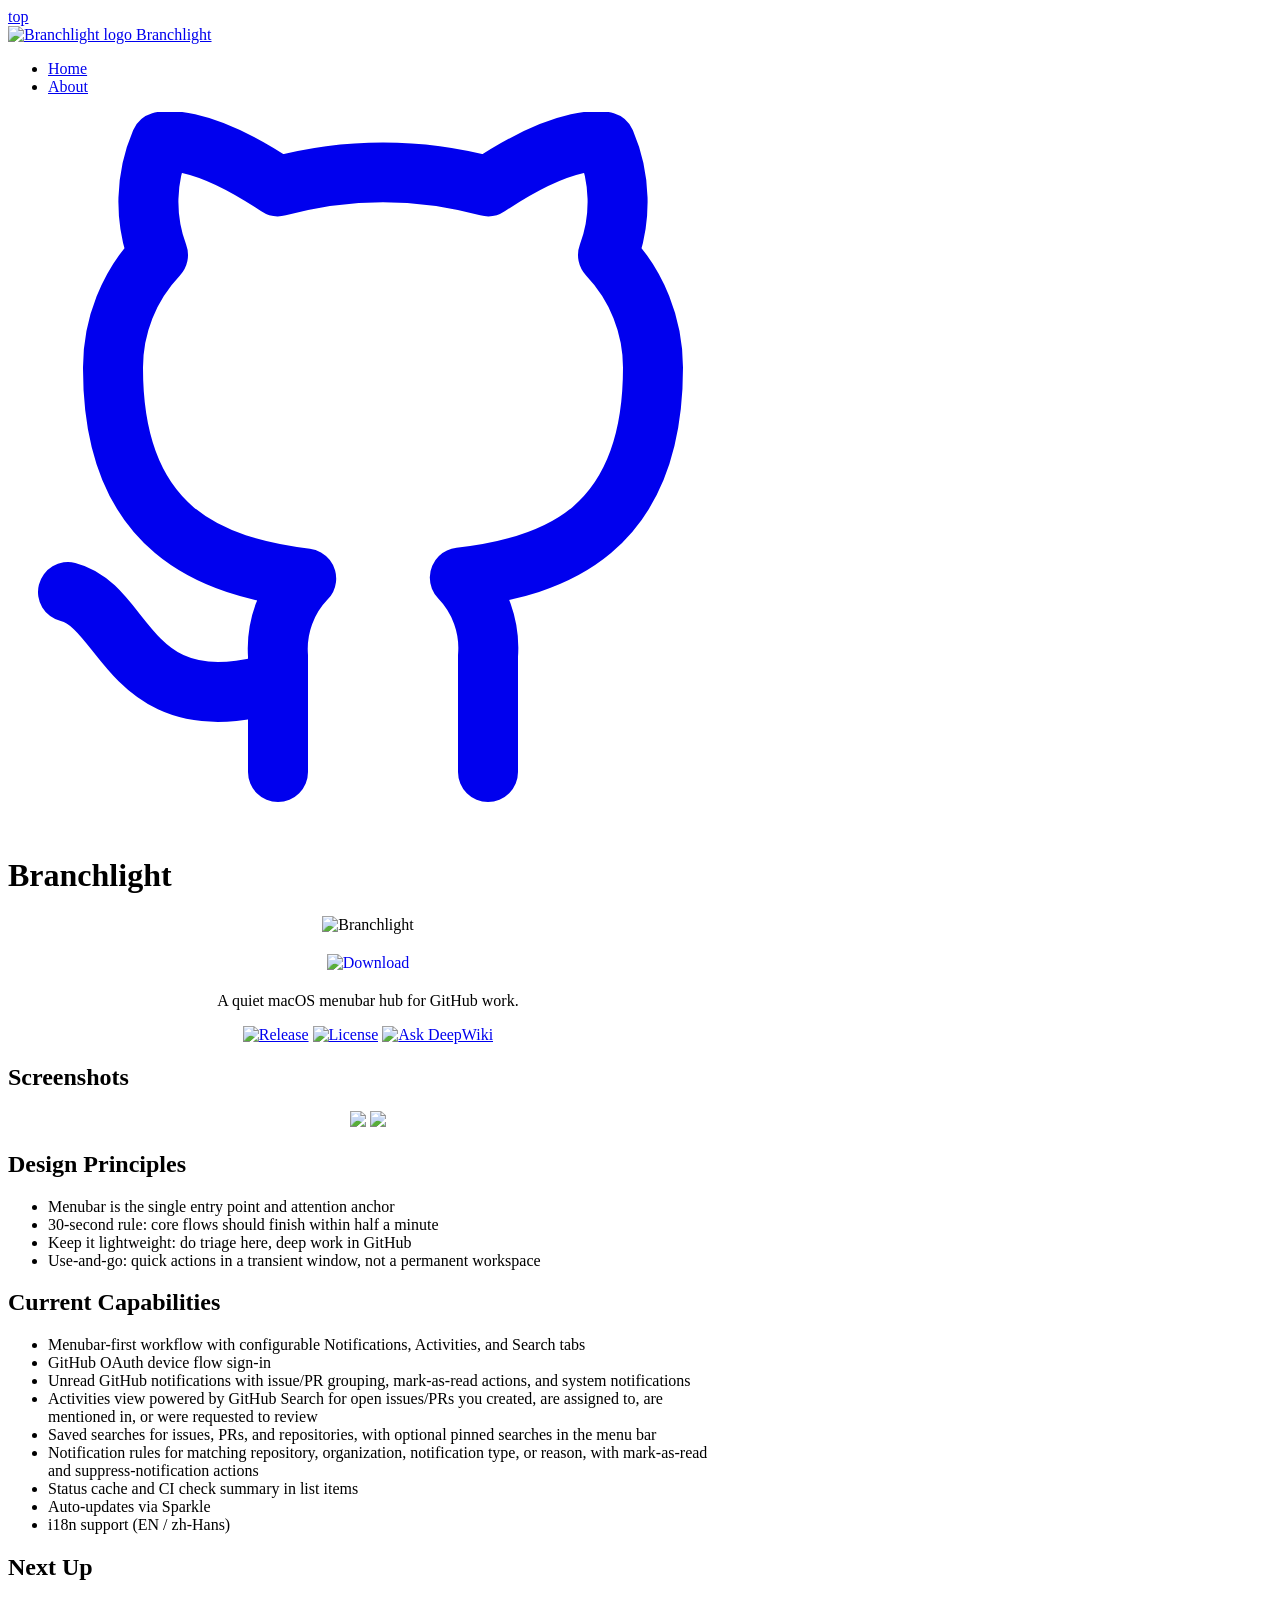
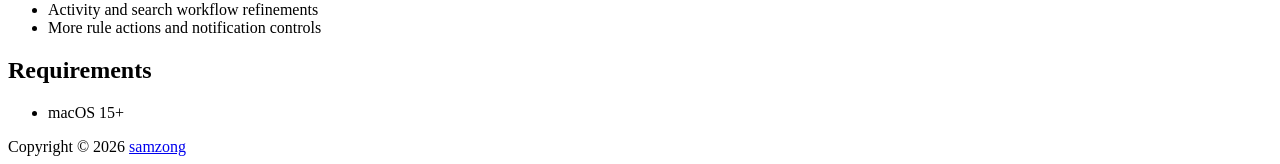
==== index.html @ 9ca282dc "deploy: 5d8bef1ccf099f0cd8bf30b61844dc8d7ef81fda" ====
<!doctype html>
<html lang="en">
  <head>
    <meta charset="UTF-8">
    <meta http-equiv="X-UA-Compatible" content="IE=edge">
    <meta name="viewport" content="width=device-width, initial-scale=1.0">
    <title>Branchlight Branchlight</title>
    <meta name="description" content="The Rules Engine is a powerful feature in Branchlight designed to help you automatically filter, categorize, and manage ">
    <meta name="keywords" content="macOS, GitHub, Branchlight, Menubar, SwiftUI, Developer Tools">
    <link rel="stylesheet" type="text/css" href="css/main.css?v=1.34.5">
    <link rel="stylesheet" type="text/css" href="css/tocbot.css?v=1.34.5">
    <link rel="stylesheet" type="text/css" href="css/media.css?v=1.34.5">
    <link rel="stylesheet" type="text/css" href="css/sidebar.css?v=1.34.5">
    <link rel="stylesheet" type="text/css" href="css/copy.css?v=1.34.5">
    <link rel="stylesheet" type="text/css" href="css/demo-preview.css?v=1.34.5">
    <link rel="icon" href="Sources/GitHubNotifier/Resources/Assets.xcassets/AppIcon.appiconset/icon_256.png" type="image/x-icon">
    <script src="js/copy.js?v=1.34.5"></script>
    <script src="js/dark-mode.js?v=1.34.5"></script>
    <script src="js/markdown-style.js?v=1.34.5"></script>
  </head>
  <body id="idoctotop"><a href="#idoctotop" class="gototop">top</a>
    <header class="header">
      <article class="inner warpper" style="max-width:720px;"><a class="logo" href="index.html"><img alt="Branchlight logo" src="Sources/GitHubNotifier/Resources/Assets.xcassets/AppIcon.appiconset/icon_256.png">
<span class="title">Branchlight</span></a>
        <div class="content">
          <ul class="menu">
            <li><a href="index.html" target="" class="active">Home</a></li>
            <li><a href="https://github.com/samzong" target="__blank" class="">About</a></li>
          </ul><a href="https://github.com/samzong/branchlight" target="_blank" rel="noopener noreferrer" title="Github" name="Github" class="github"><svg viewBox="0 0 24 24" fill="none" stroke="currentColor" stroke-width="2" stroke-linecap="round" stroke-linejoin="round">
              <path d="M9 19c-5 1.5-5-2.5-7-3m14 6v-3.87a3.37 3.37 0 0 0-.94-2.61c3.14-.35 6.44-1.54 6.44-7A5.44 5.44 0 0 0 20 4.77 5.07 5.07 0 0 0 19.91 1S18.73.65 16 2.48a13.38 13.38 0 0 0-7 0C6.27.65 5.09 1 5.09 1A5.07 5.07 0 0 0 5 4.77a5.44 5.44 0 0 0-1.5 3.78c0 5.42 3.3 6.61 6.44 7A3.37 3.37 0 0 0 9 18.13V22"></path>
            </svg></a>
          <dark-mode permanent=""></dark-mode>
        </div>
      </article>
    </header>
    <div style="max-width:720px;" class="warpper-content warpper notocs">
      <markdown-style theme-auto-switch-disabled="">
        <h1 id="branchlight"><a aria-hidden="true" tabindex="-1" href="#branchlight" class="anchor"><span class="icon icon-link"></span></a>Branchlight</h1>
        <div align="center">
          <img src="Sources/GitHubNotifier/Resources/Assets.xcassets/AppIcon.appiconset/icon_256.png" alt="Branchlight" width="128"><br>
          <div id="download-section" style="margin: 20px 0;"><a href="https://github.com/samzong/branchlight/releases/latest" style="text-decoration: none;"><img src="https://img.shields.io/badge/⬇%20Download%20for%20macOS-28a745?style=for-the-badge&#x26;labelColor=28a745" alt="Download"></a></div>
          <p>A quiet macOS menubar hub for GitHub work.</p>
          <p>
            <a href="https://github.com/samzong/branchlight/releases"><img src="https://img.shields.io/github/v/release/samzong/branchlight" alt="Release"></a>
            <a href="https://github.com/samzong/branchlight/blob/main/LICENSE"><img src="https://img.shields.io/github/license/samzong/branchlight" alt="License"></a>
            <a href="https://deepwiki.com/samzong/branchlight"><img src="https://deepwiki.com/badge.svg" alt="Ask DeepWiki"></a>
          </p>
        </div>
        <h2 id="screenshots"><a aria-hidden="true" tabindex="-1" href="#screenshots" class="anchor"><span class="icon icon-link"></span></a>Screenshots</h2>
        <p align="center">
          <img src="images/notifications.png" width="45%">
          <img src="images/activities.png" width="45%">
        </p>
        <h2 id="design-principles"><a aria-hidden="true" tabindex="-1" href="#design-principles" class="anchor"><span class="icon icon-link"></span></a>Design Principles</h2>
        <ul>
          <li>Menubar is the single entry point and attention anchor</li>
          <li>30-second rule: core flows should finish within half a minute</li>
          <li>Keep it lightweight: do triage here, deep work in GitHub</li>
          <li>Use-and-go: quick actions in a transient window, not a permanent workspace</li>
        </ul>
        <h2 id="current-capabilities"><a aria-hidden="true" tabindex="-1" href="#current-capabilities" class="anchor"><span class="icon icon-link"></span></a>Current Capabilities</h2>
        <ul>
          <li>Menubar-first workflow with configurable Notifications, Activities, and Search tabs</li>
          <li>GitHub OAuth device flow sign-in</li>
          <li>Unread GitHub notifications with issue/PR grouping, mark-as-read actions, and system notifications</li>
          <li>Activities view powered by GitHub Search for open issues/PRs you created, are assigned to, are mentioned in, or were requested to review</li>
          <li>Saved searches for issues, PRs, and repositories, with optional pinned searches in the menu bar</li>
          <li>Notification rules for matching repository, organization, notification type, or reason, with mark-as-read and suppress-notification actions</li>
          <li>Status cache and CI check summary in list items</li>
          <li>Auto-updates via Sparkle</li>
          <li>i18n support (EN / zh-Hans)</li>
        </ul>
        <h2 id="next-up"><a aria-hidden="true" tabindex="-1" href="#next-up" class="anchor"><span class="icon icon-link"></span></a>Next Up</h2>
        <ul>
          <li>Activity and search workflow refinements</li>
          <li>More rule actions and notification controls</li>
        </ul>
        <h2 id="requirements"><a aria-hidden="true" tabindex="-1" href="#requirements" class="anchor"><span class="icon icon-link"></span></a>Requirements</h2>
        <ul>
          <li>macOS 15+</li>
        </ul>
      </markdown-style>
    </div>
    <script src="js/demo-preview.js?v=1.34.5"></script>
    <div class="footer warpper" style="max-width:720px;">Copyright © 2026 <a href="https://github.com/samzong" target="_blank">samzong</a><br>
      <script>
  function downloadLatest() {
    window.location.href = 'https://github.com/samzong/branchlight/releases/latest';
  }
</script>
    </div>
    <script src="js/tocbot.js?v=1.34.5"></script>
  </body>
</html>
---- css/media.css ----
@media only screen and (min-width: 1024px) {
  footer.article-footer,
  .warpper {
    max-width: 1200px;
  }
}

@media screen and (max-width: 900px) {
  .warpper-content {
    grid-template-columns: minmax(0, 3.5fr);
    grid-template-areas: 'main';
  }
  .warpper-content.sidebar {
    grid-template-areas: 'sidebar main';
    grid-template-columns: 180px minmax(0, 41rem);
  }
  nav.tocs {
    display: none;
  }
}

@media screen and (max-width: 600px) {
  .warpper-content {
    grid-template-columns: minmax(0, 3.5fr);
    grid-template-areas: 'main';
  }
  .warpper-content.sidebar {
    grid-template-areas: 'main';
    grid-template-columns: minmax(0, 41rem);
  }
  nav.tocs,
  .sidebar-border,
  .header .logo .title {
    display: none;
  }
}

@media print {
  .header,
  nav.tocs,
  section.article-footer,
  .sidebar-border,
  .previous,
  .footer,
  a.gototop {
    display: none;
  }
  .warpper-content {
    margin: 0;
    padding: 0;
    display: initial;
  }
}
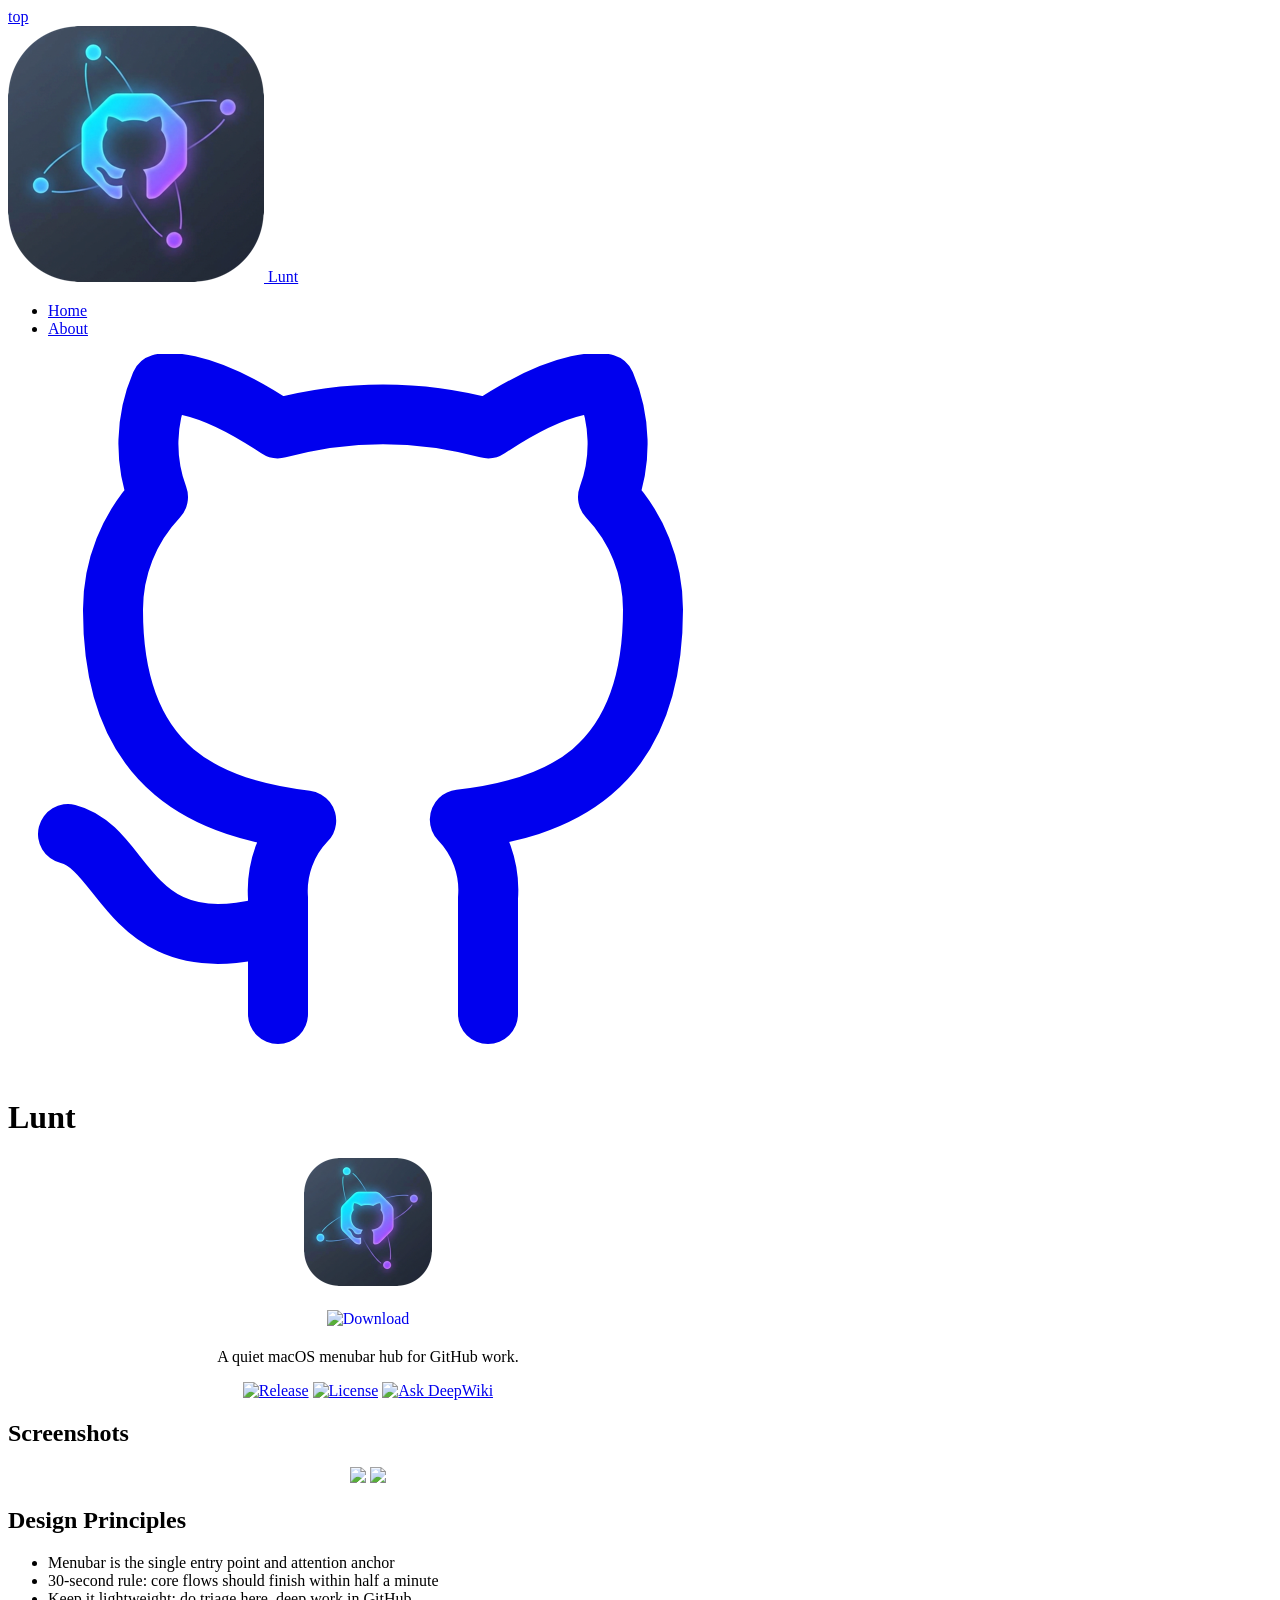
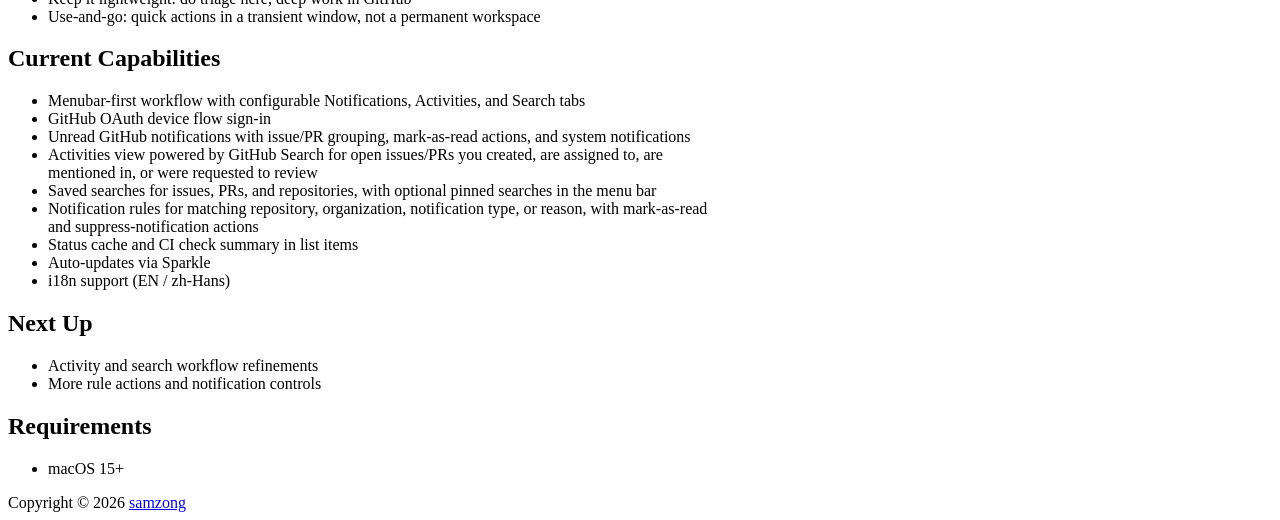
==== commit 600258cc: "deploy: aa5df4916c7cb819f72216259adb3321ee4d66b4" ====
--- a/index.html
+++ b/index.html
@@ -4,29 +4,29 @@
     <meta charset="UTF-8">
     <meta http-equiv="X-UA-Compatible" content="IE=edge">
     <meta name="viewport" content="width=device-width, initial-scale=1.0">
-    <title>Branchlight Branchlight</title>
-    <meta name="description" content="The Rules Engine is a powerful feature in Branchlight designed to help you automatically filter, categorize, and manage ">
-    <meta name="keywords" content="macOS, GitHub, Branchlight, Menubar, SwiftUI, Developer Tools">
+    <title>Lunt Lunt</title>
+    <meta name="description" content="The Rules Engine filters, categorizes, and manages your GitHub notifications in Lunt. Define custom rules so that critic">
+    <meta name="keywords" content="macOS, GitHub, Lunt, Menubar, SwiftUI, Developer Tools">
     <link rel="stylesheet" type="text/css" href="css/main.css?v=1.34.5">
     <link rel="stylesheet" type="text/css" href="css/tocbot.css?v=1.34.5">
     <link rel="stylesheet" type="text/css" href="css/media.css?v=1.34.5">
     <link rel="stylesheet" type="text/css" href="css/sidebar.css?v=1.34.5">
     <link rel="stylesheet" type="text/css" href="css/copy.css?v=1.34.5">
     <link rel="stylesheet" type="text/css" href="css/demo-preview.css?v=1.34.5">
-    <link rel="icon" href="Sources/GitHubNotifier/Resources/Assets.xcassets/AppIcon.appiconset/icon_256.png" type="image/x-icon">
+    <link rel="icon" href="Sources/Lunt/Resources/Assets.xcassets/AppIcon.appiconset/icon_256.png" type="image/x-icon">
     <script src="js/copy.js?v=1.34.5"></script>
     <script src="js/dark-mode.js?v=1.34.5"></script>
     <script src="js/markdown-style.js?v=1.34.5"></script>
   </head>
   <body id="idoctotop"><a href="#idoctotop" class="gototop">top</a>
     <header class="header">
-      <article class="inner warpper" style="max-width:720px;"><a class="logo" href="index.html"><img alt="Branchlight logo" src="Sources/GitHubNotifier/Resources/Assets.xcassets/AppIcon.appiconset/icon_256.png">
-<span class="title">Branchlight</span></a>
+      <article class="inner warpper" style="max-width:720px;"><a class="logo" href="index.html"><img alt="Lunt logo" src="Sources/Lunt/Resources/Assets.xcassets/AppIcon.appiconset/icon_256.png">
+<span class="title">Lunt</span></a>
         <div class="content">
           <ul class="menu">
             <li><a href="index.html" target="" class="active">Home</a></li>
             <li><a href="https://github.com/samzong" target="__blank" class="">About</a></li>
-          </ul><a href="https://github.com/samzong/branchlight" target="_blank" rel="noopener noreferrer" title="Github" name="Github" class="github"><svg viewBox="0 0 24 24" fill="none" stroke="currentColor" stroke-width="2" stroke-linecap="round" stroke-linejoin="round">
+          </ul><a href="https://github.com/samzong/lunt" target="_blank" rel="noopener noreferrer" title="Github" name="Github" class="github"><svg viewBox="0 0 24 24" fill="none" stroke="currentColor" stroke-width="2" stroke-linecap="round" stroke-linejoin="round">
               <path d="M9 19c-5 1.5-5-2.5-7-3m14 6v-3.87a3.37 3.37 0 0 0-.94-2.61c3.14-.35 6.44-1.54 6.44-7A5.44 5.44 0 0 0 20 4.77 5.07 5.07 0 0 0 19.91 1S18.73.65 16 2.48a13.38 13.38 0 0 0-7 0C6.27.65 5.09 1 5.09 1A5.07 5.07 0 0 0 5 4.77a5.44 5.44 0 0 0-1.5 3.78c0 5.42 3.3 6.61 6.44 7A3.37 3.37 0 0 0 9 18.13V22"></path>
             </svg></a>
           <dark-mode permanent=""></dark-mode>
@@ -35,15 +35,15 @@
     </header>
     <div style="max-width:720px;" class="warpper-content warpper notocs">
       <markdown-style theme-auto-switch-disabled="">
-        <h1 id="branchlight"><a aria-hidden="true" tabindex="-1" href="#branchlight" class="anchor"><span class="icon icon-link"></span></a>Branchlight</h1>
+        <h1 id="lunt"><a aria-hidden="true" tabindex="-1" href="#lunt" class="anchor"><span class="icon icon-link"></span></a>Lunt</h1>
         <div align="center">
-          <img src="Sources/GitHubNotifier/Resources/Assets.xcassets/AppIcon.appiconset/icon_256.png" alt="Branchlight" width="128"><br>
-          <div id="download-section" style="margin: 20px 0;"><a href="https://github.com/samzong/branchlight/releases/latest" style="text-decoration: none;"><img src="https://img.shields.io/badge/⬇%20Download%20for%20macOS-28a745?style=for-the-badge&#x26;labelColor=28a745" alt="Download"></a></div>
+          <img src="Sources/Lunt/Resources/Assets.xcassets/AppIcon.appiconset/icon_256.png" alt="Lunt" width="128"><br>
+          <div id="download-section" style="margin: 20px 0;"><a href="https://github.com/samzong/lunt/releases/latest" style="text-decoration: none;"><img src="https://img.shields.io/badge/⬇%20Download%20for%20macOS-28a745?style=for-the-badge&#x26;labelColor=28a745" alt="Download"></a></div>
           <p>A quiet macOS menubar hub for GitHub work.</p>
           <p>
-            <a href="https://github.com/samzong/branchlight/releases"><img src="https://img.shields.io/github/v/release/samzong/branchlight" alt="Release"></a>
-            <a href="https://github.com/samzong/branchlight/blob/main/LICENSE"><img src="https://img.shields.io/github/license/samzong/branchlight" alt="License"></a>
-            <a href="https://deepwiki.com/samzong/branchlight"><img src="https://deepwiki.com/badge.svg" alt="Ask DeepWiki"></a>
+            <a href="https://github.com/samzong/lunt/releases"><img src="https://img.shields.io/github/v/release/samzong/lunt" alt="Release"></a>
+            <a href="https://github.com/samzong/lunt/blob/main/LICENSE"><img src="https://img.shields.io/github/license/samzong/lunt" alt="License"></a>
+            <a href="https://deepwiki.com/samzong/lunt"><img src="https://deepwiki.com/badge.svg" alt="Ask DeepWiki"></a>
           </p>
         </div>
         <h2 id="screenshots"><a aria-hidden="true" tabindex="-1" href="#screenshots" class="anchor"><span class="icon icon-link"></span></a>Screenshots</h2>
@@ -85,7 +85,7 @@
     <div class="footer warpper" style="max-width:720px;">Copyright © 2026 <a href="https://github.com/samzong" target="_blank">samzong</a><br>
       <script>
   function downloadLatest() {
-    window.location.href = 'https://github.com/samzong/branchlight/releases/latest';
+    window.location.href = 'https://github.com/samzong/lunt/releases/latest';
   }
 </script>
     </div>
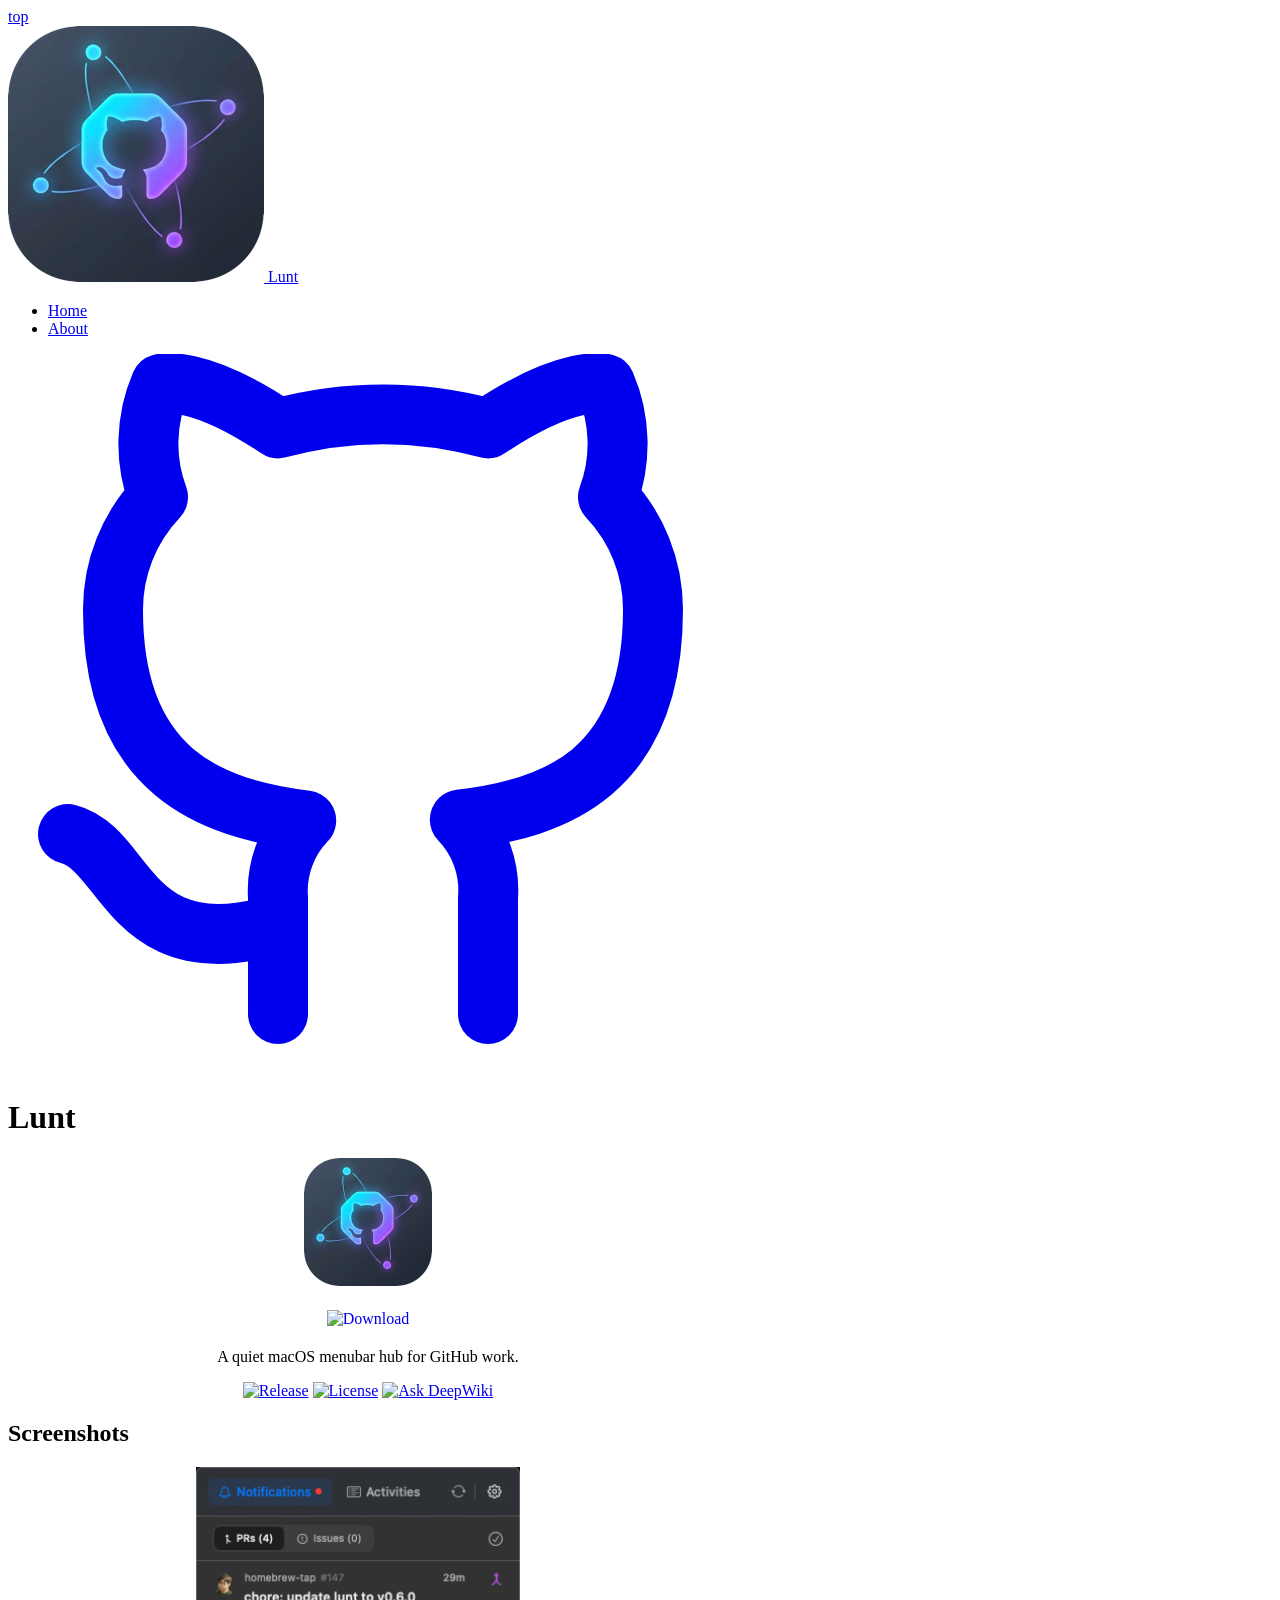
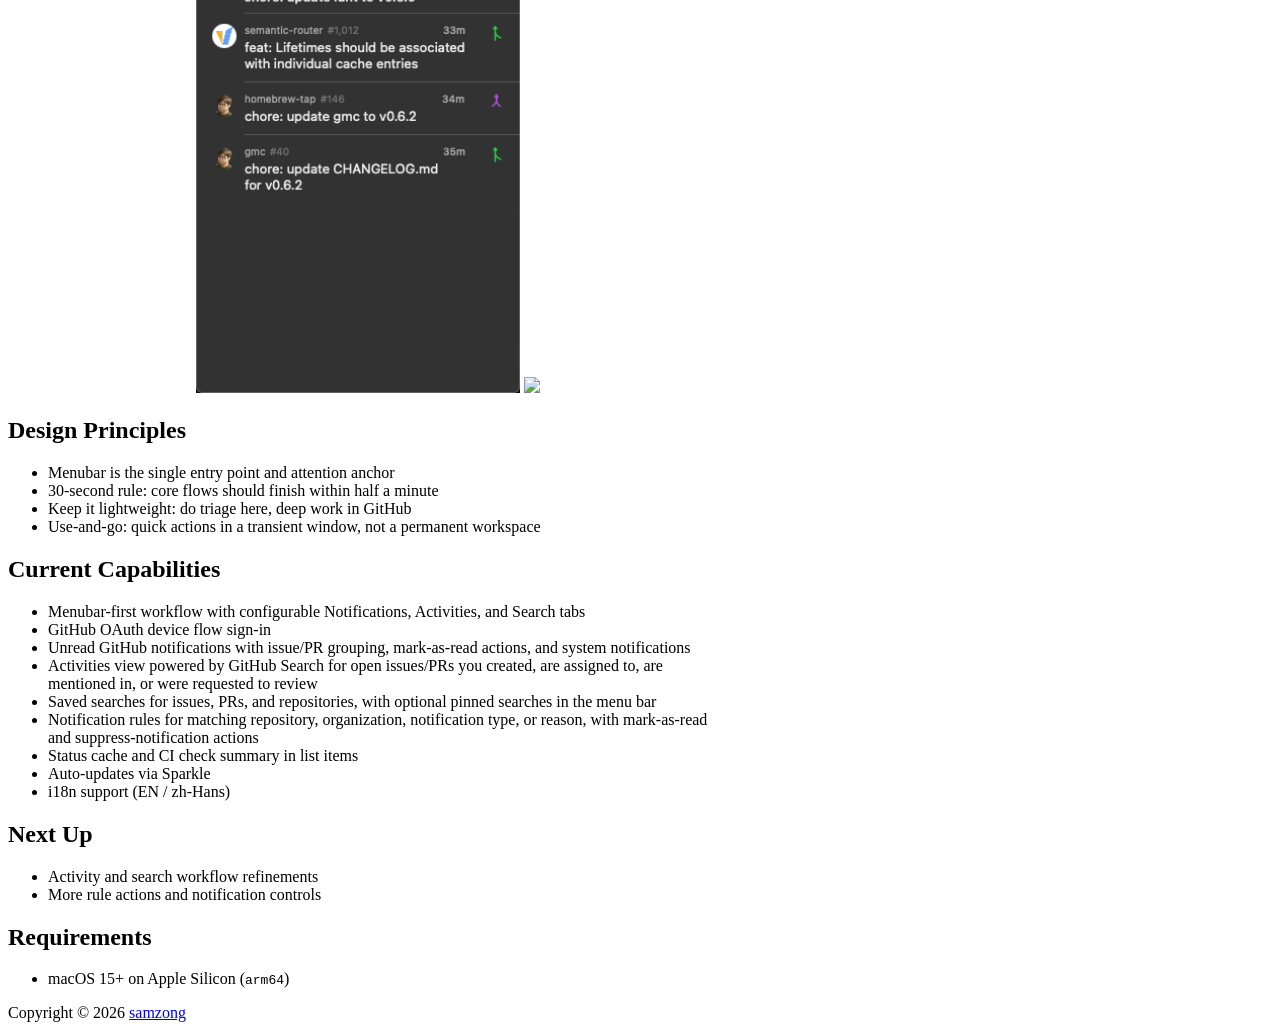
==== commit 91305978: "deploy: 305b28e9d4eb08552c269494a0e3db6aac6784af" ====
--- a/index.html
+++ b/index.html
@@ -77,7 +77,7 @@
         </ul>
         <h2 id="requirements"><a aria-hidden="true" tabindex="-1" href="#requirements" class="anchor"><span class="icon icon-link"></span></a>Requirements</h2>
         <ul>
-          <li>macOS 15+</li>
+          <li>macOS 15+ on Apple Silicon (<code>arm64</code>)</li>
         </ul>
       </markdown-style>
     </div>
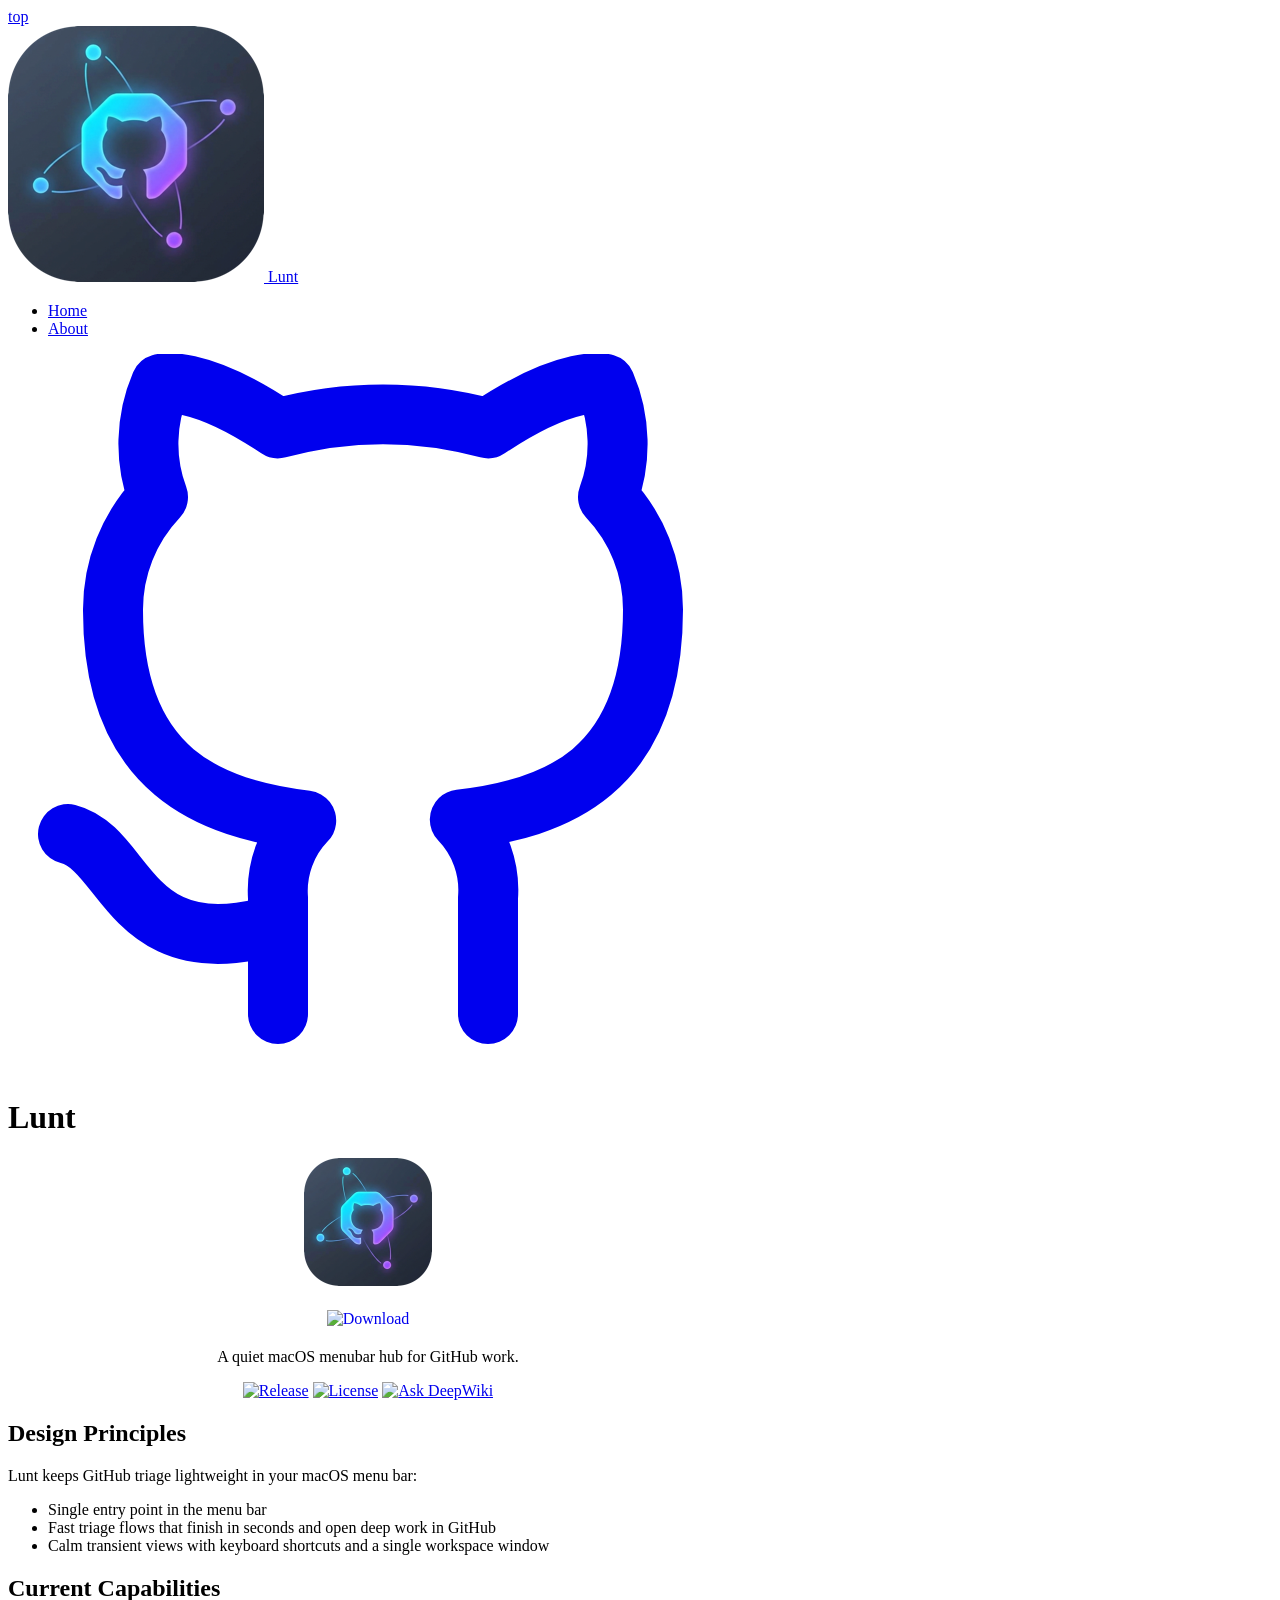
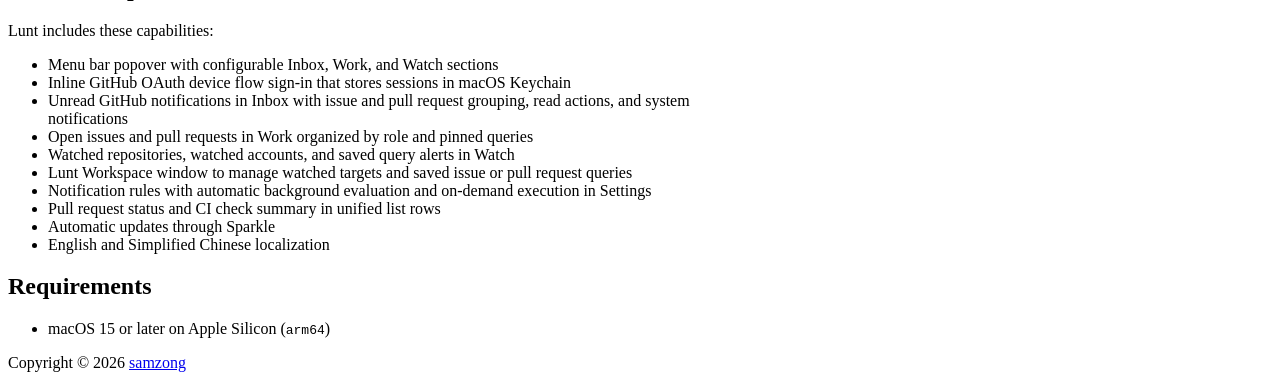
==== commit cc5cd223: "deploy: 39a007373bc31ea8baf841ae7bd07f0ab24eae69" ====
--- a/index.html
+++ b/index.html
@@ -5,7 +5,7 @@
     <meta http-equiv="X-UA-Compatible" content="IE=edge">
     <meta name="viewport" content="width=device-width, initial-scale=1.0">
     <title>Lunt Lunt</title>
-    <meta name="description" content="The Rules Engine filters, categorizes, and manages your GitHub notifications in Lunt. Define custom rules so that critic">
+    <meta name="description" content="Lunt keeps GitHub triage lightweight in your macOS menu bar:">
     <meta name="keywords" content="macOS, GitHub, Lunt, Menubar, SwiftUI, Developer Tools">
     <link rel="stylesheet" type="text/css" href="css/main.css?v=1.34.5">
     <link rel="stylesheet" type="text/css" href="css/tocbot.css?v=1.34.5">
@@ -46,38 +46,30 @@
             <a href="https://deepwiki.com/samzong/lunt"><img src="https://deepwiki.com/badge.svg" alt="Ask DeepWiki"></a>
           </p>
         </div>
-        <h2 id="screenshots"><a aria-hidden="true" tabindex="-1" href="#screenshots" class="anchor"><span class="icon icon-link"></span></a>Screenshots</h2>
-        <p align="center">
-          <img src="images/notifications.png" width="45%">
-          <img src="images/activities.png" width="45%">
-        </p>
         <h2 id="design-principles"><a aria-hidden="true" tabindex="-1" href="#design-principles" class="anchor"><span class="icon icon-link"></span></a>Design Principles</h2>
+        <p>Lunt keeps GitHub triage lightweight in your macOS menu bar:</p>
         <ul>
-          <li>Menubar is the single entry point and attention anchor</li>
-          <li>30-second rule: core flows should finish within half a minute</li>
-          <li>Keep it lightweight: do triage here, deep work in GitHub</li>
-          <li>Use-and-go: quick actions in a transient window, not a permanent workspace</li>
+          <li>Single entry point in the menu bar</li>
+          <li>Fast triage flows that finish in seconds and open deep work in GitHub</li>
+          <li>Calm transient views with keyboard shortcuts and a single workspace window</li>
         </ul>
         <h2 id="current-capabilities"><a aria-hidden="true" tabindex="-1" href="#current-capabilities" class="anchor"><span class="icon icon-link"></span></a>Current Capabilities</h2>
+        <p>Lunt includes these capabilities:</p>
         <ul>
-          <li>Menubar-first workflow with configurable Notifications, Activities, and Search tabs</li>
-          <li>GitHub OAuth device flow sign-in</li>
-          <li>Unread GitHub notifications with issue/PR grouping, mark-as-read actions, and system notifications</li>
-          <li>Activities view powered by GitHub Search for open issues/PRs you created, are assigned to, are mentioned in, or were requested to review</li>
-          <li>Saved searches for issues, PRs, and repositories, with optional pinned searches in the menu bar</li>
-          <li>Notification rules for matching repository, organization, notification type, or reason, with mark-as-read and suppress-notification actions</li>
-          <li>Status cache and CI check summary in list items</li>
-          <li>Auto-updates via Sparkle</li>
-          <li>i18n support (EN / zh-Hans)</li>
-        </ul>
-        <h2 id="next-up"><a aria-hidden="true" tabindex="-1" href="#next-up" class="anchor"><span class="icon icon-link"></span></a>Next Up</h2>
-        <ul>
-          <li>Activity and search workflow refinements</li>
-          <li>More rule actions and notification controls</li>
+          <li>Menu bar popover with configurable Inbox, Work, and Watch sections</li>
+          <li>Inline GitHub OAuth device flow sign-in that stores sessions in macOS Keychain</li>
+          <li>Unread GitHub notifications in Inbox with issue and pull request grouping, read actions, and system notifications</li>
+          <li>Open issues and pull requests in Work organized by role and pinned queries</li>
+          <li>Watched repositories, watched accounts, and saved query alerts in Watch</li>
+          <li>Lunt Workspace window to manage watched targets and saved issue or pull request queries</li>
+          <li>Notification rules with automatic background evaluation and on-demand execution in Settings</li>
+          <li>Pull request status and CI check summary in unified list rows</li>
+          <li>Automatic updates through Sparkle</li>
+          <li>English and Simplified Chinese localization</li>
         </ul>
         <h2 id="requirements"><a aria-hidden="true" tabindex="-1" href="#requirements" class="anchor"><span class="icon icon-link"></span></a>Requirements</h2>
         <ul>
-          <li>macOS 15+ on Apple Silicon (<code>arm64</code>)</li>
+          <li>macOS 15 or later on Apple Silicon (<code>arm64</code>)</li>
         </ul>
       </markdown-style>
     </div>
